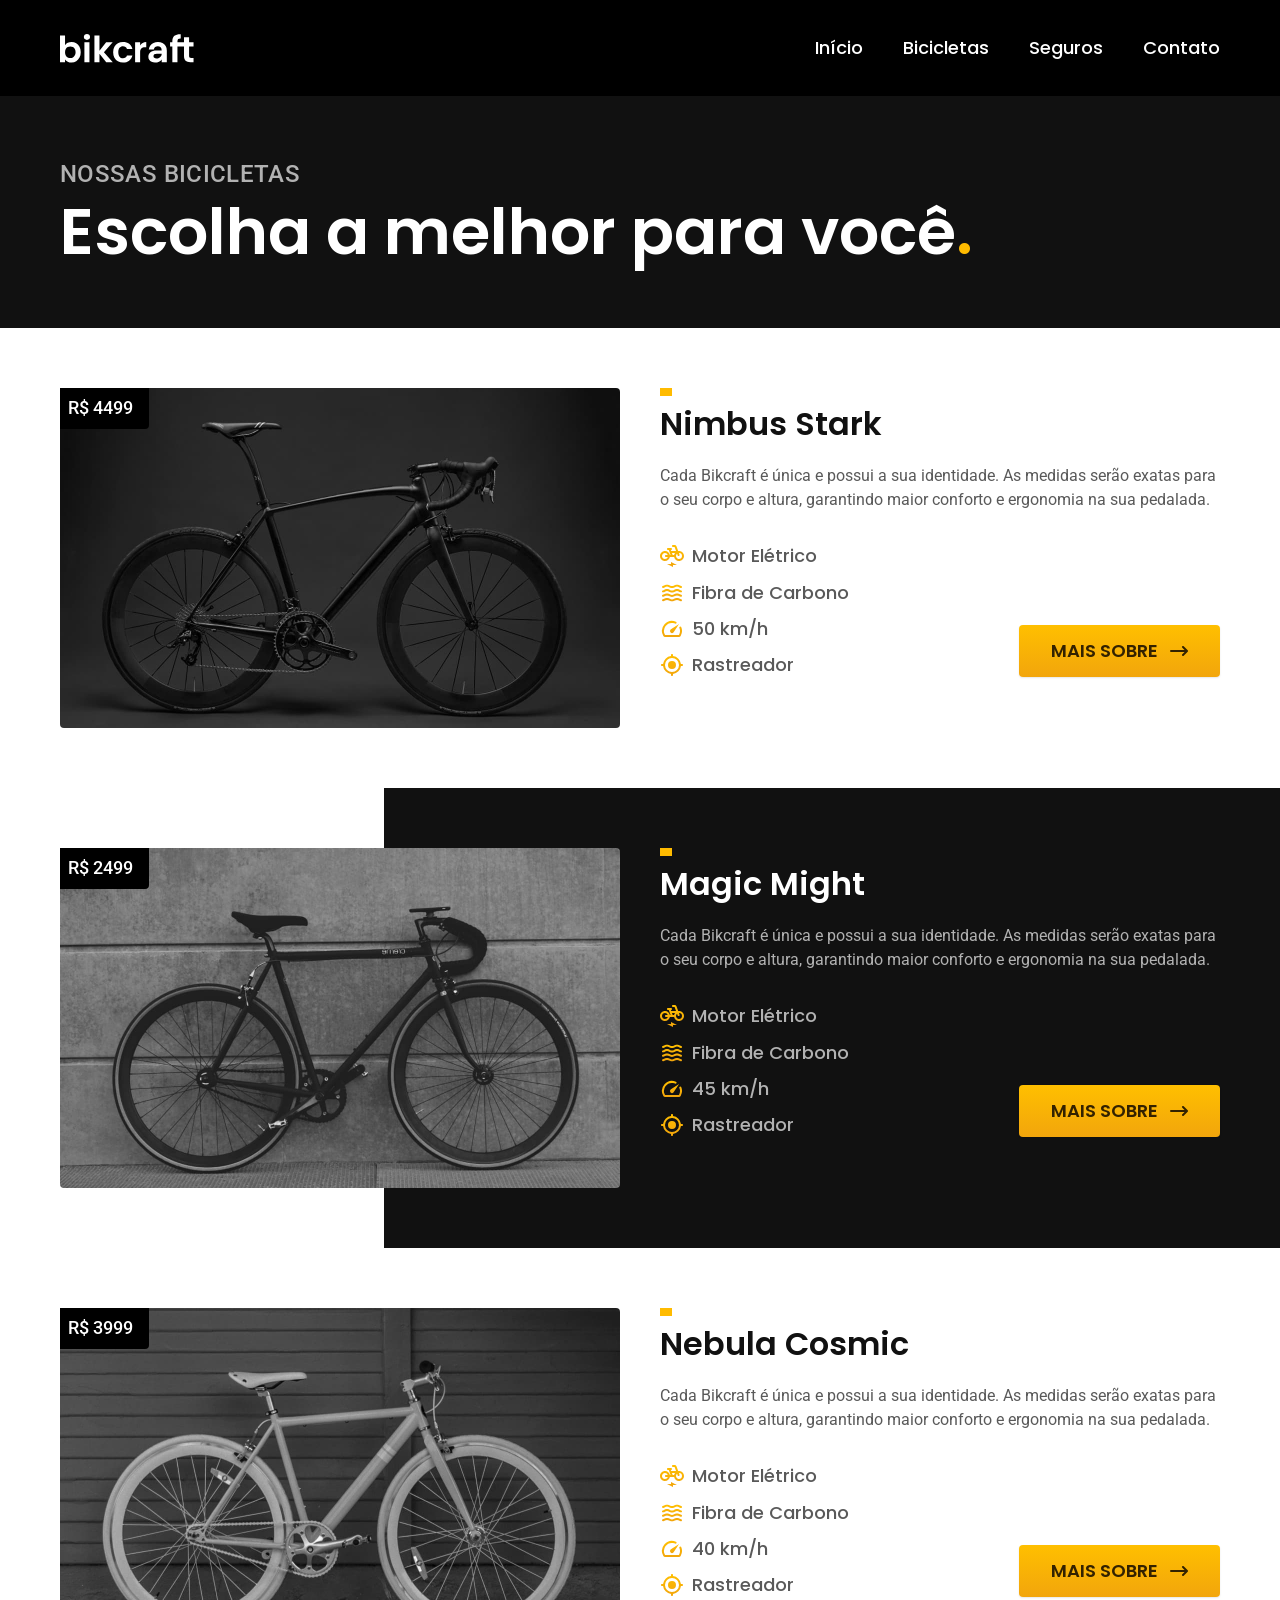
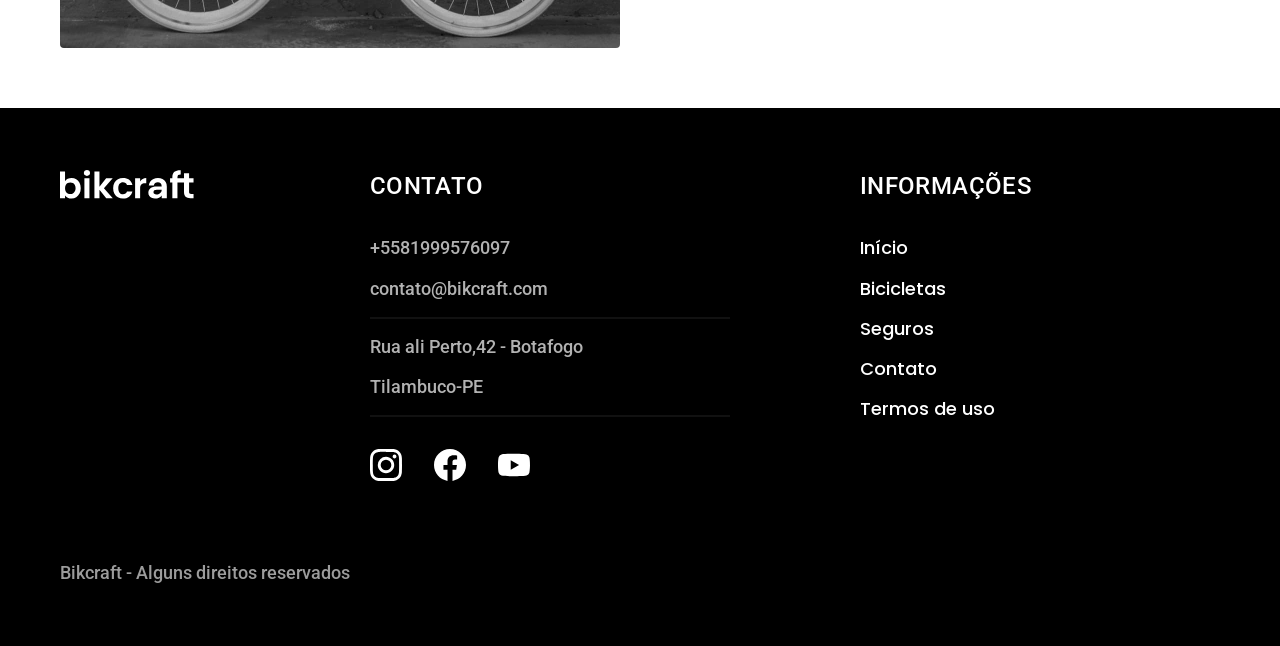
==== bicicletas.html @ a5bfe492 "adiciona paginas de bicicletas e termos com estilos e ajustes de navegacao" ====
<!DOCTYPE html>
<html lang="pt-br">

  <head>
    <meta charset="UTF-8">
    <meta name="viewport" content="width=device-width, initial-scale=1.0">
    <title>Bicicletas | Bikcraft</title>
    <meta name="description"
      content="Bicicletas elétricas de alta precisão e qualidade, feitas sob medida para você. Explore o mundo na sua velocidade com a Bikcraft.">
    <link rel="stylesheet" href="./css/style.css">
    <link rel="preconnect" href="https://fonts.googleapis.com">
    <link rel="preconnect" href="https://fonts.gstatic.com" crossorigin>
    <link
      href="https://fonts.googleapis.com/css2?family=Poppins:wght@400;600&family=Roboto:ital,wght@0,500;1,500&display=swap"
      rel="stylesheet">
    <link href="https://fonts.googleapis.com/css2?family=Merriweather:ital,opsz@1,18..144&display=swap"
      rel="stylesheet">
  </head>

  <body id="bicicletas">
    <header class="header-bg">
      <div class="header container">
        <a href="./"><img src="./img/bikcraft.svg" alt="Bikcraft"></a>
        <nav aria-label="Principal">
          <ul class="header-menu font-1-m cor-0">
            <li><a href="./index.html">Início</a></li>
            <li><a href="./bicicletas.html">Bicicletas</a></li>
            <li><a href="./seguros.html">Seguros</a></li>
            <li><a href="./contato.html">Contato</a></li>
          </ul>
        </nav>
      </div>
    </header>

    <main>
      <div class="titulo-bg">
        <div class="titulo container">
          <p class="font-2-l-b cor-5">nossas bicicletas</p>
          <h1 class="font-1-xxl cor-0">Escolha a melhor para você<span class="cor-p1">.</span></h1>
        </div>
      </div>


      <div class="bicicletas container">
        <div class="bicicletas-imagem">
          <img src="./img/bicicletas/nimbus.jpg" alt="Bicicleta preta">
          <span class="font-2-m cor-0">R$ 4499</span>
        </div>
        <div class="bicicletas-conteudo">
          <h2 class="font-1-xl">Nimbus Stark</h2>
          <p class="font-2-s cor-8">Cada Bikcraft é única e possui a sua identidade. As medidas serão exatas para o
            seu corpo e altura, garantindo maior conforto e ergonomia na sua pedalada.</p>
          <ul class="font-1-m cor-8">
            <li><img src="./img/icones/eletrica.svg" alt=""> Motor Elétrico</li>
            <li><img src="./img/icones/carbono.svg" alt=""> Fibra de Carbono</li>
            <li><img src="./img/icones/velocidade.svg" alt=""> 50 km/h</li>
            <li><img src="./img/icones/rastreador.svg" alt=""> Rastreador</li>
          </ul>
          <a class="botao seta" href="./bicicletas/nebula.html">Mais Sobre</a>
        </div>
      </div>


      <div class="bicicletas-bg">
        <div class="bicicletas container">
          <div class="bicicletas-imagem">
            <img src="./img/bicicletas/magic.jpg" alt="Bicicleta preta">
            <span class="font-2-m cor-0">R$ 2499</span>
          </div>
          <div class="bicicletas-conteudo">
            <h2 class="font-1-xl cor-0">Magic Might</h2>
            <p class="font-2-s cor-5">Cada Bikcraft é única e possui a sua identidade. As medidas serão exatas para o
              seu corpo e altura, garantindo maior conforto e ergonomia na sua pedalada.</p>
            <ul class="font-1-m cor-5">
              <li><img src="./img/icones/eletrica.svg" alt=""> Motor Elétrico</li>
              <li><img src="./img/icones/carbono.svg" alt=""> Fibra de Carbono</li>
              <li><img src="./img/icones/velocidade.svg" alt=""> 45 km/h</li>
              <li><img src="./img/icones/rastreador.svg" alt=""> Rastreador</li>
            </ul>
            <a class="botao seta" href="./bicicletas/nebula.html">Mais Sobre</a>
          </div>
        </div>
      </div>


      <div class="bicicletas container">
        <div class="bicicletas-imagem">
          <img src="./img/bicicletas/nebula.jpg" alt="Bicicleta preta">
          <span class="font-2-m cor-0">R$ 3999</span>
        </div>
        <div class="bicicletas-conteudo">
          <h2 class="font-1-xl">Nebula Cosmic</h2>
          <p class="font-2-s cor-8">Cada Bikcraft é única e possui a sua identidade. As medidas serão exatas para o
            seu corpo e altura, garantindo maior conforto e ergonomia na sua pedalada.</p>
          <ul class="font-1-m cor-8">
            <li><img src="./img/icones/eletrica.svg" alt=""> Motor Elétrico</li>
            <li><img src="./img/icones/carbono.svg" alt=""> Fibra de Carbono</li>
            <li><img src="./img/icones/velocidade.svg" alt=""> 40 km/h</li>
            <li><img src="./img/icones/rastreador.svg" alt=""> Rastreador</li>
          </ul>
          <a class="botao seta" href="./bicicletas/nebula.html">Mais Sobre</a>
        </div>
      </div>

    </main>

    <footer class="footer-bg">
      <div class="footer container">
        <img src="./img/bikcraft.svg" alt="Bikcraft">
        <div class="footer-contato">
          <h3 class="font-2-l-b cor-0">Contato</h3>
          <ul class="font-2-m cor-5">
            <li><a href="tel:+558199999999">+5581999576097</a></li>
            <li><a href="mailto:contato@bikcraft.com">contato@bikcraft.com</a></li>
            <li>Rua ali Perto,42 - Botafogo</li>
            <li>Tilambuco-PE</li>
          </ul>
          <div class="footer-redes">
            <a href="./"><img src="./img/redes/instagram.svg" alt="Instagram"></a>
            <a href="./"><img src="./img/redes/facebook.svg" alt="Facebook"></a>
            <a href="./"><img src="./img/redes/youtube.svg" alt="YouTube"></a>
          </div>
        </div>
        <div class="footer-informacoes">
          <h3 class="font-2-l-b cor-0">Informações</h3>
          <nav aria-label="Secundária">
            <ul class="font-1-m cor-0">
              <li><a href="./index.html">Início</a></li>
              <li><a href="./bicicletas.html">Bicicletas</a></li>
              <li><a href="./seguros.html">Seguros</a></li>
              <li><a href="./contato.html">Contato</a></li>
              <li><a href="./termos.html">Termos de uso</a></li>
            </ul>
          </nav>
        </div>
        <p class="footer-copy font-2-m cor-6">Bikcraft - Alguns direitos reservados</p>
      </div>
    </footer>
  </body>

</html>
---- css/style.css ----
@import "./global/global.css";
@import "./global/header.css";
@import "./utilidades/tipografia.css";
@import "./utilidades/cores.css";
@import "./global/footer.css";

/* Utilidades */
@import "./utilidades/componentes.css";

/* Home */
@import "./home/introducao.css";
@import "./home/tecnologia.css";
@import "./home/parceiros.css";
@import "./home/depoimentos.css";

/* Bicicletas lista */
@import "./bicicletas/bicicletas-lista.css";

/* Bicicletas */
@import "./bicicletas/bicicletas.css";

/* Seguros */
@import "./seguros/seguros.css";

/* Termos */
@import "./termos/termos.css";
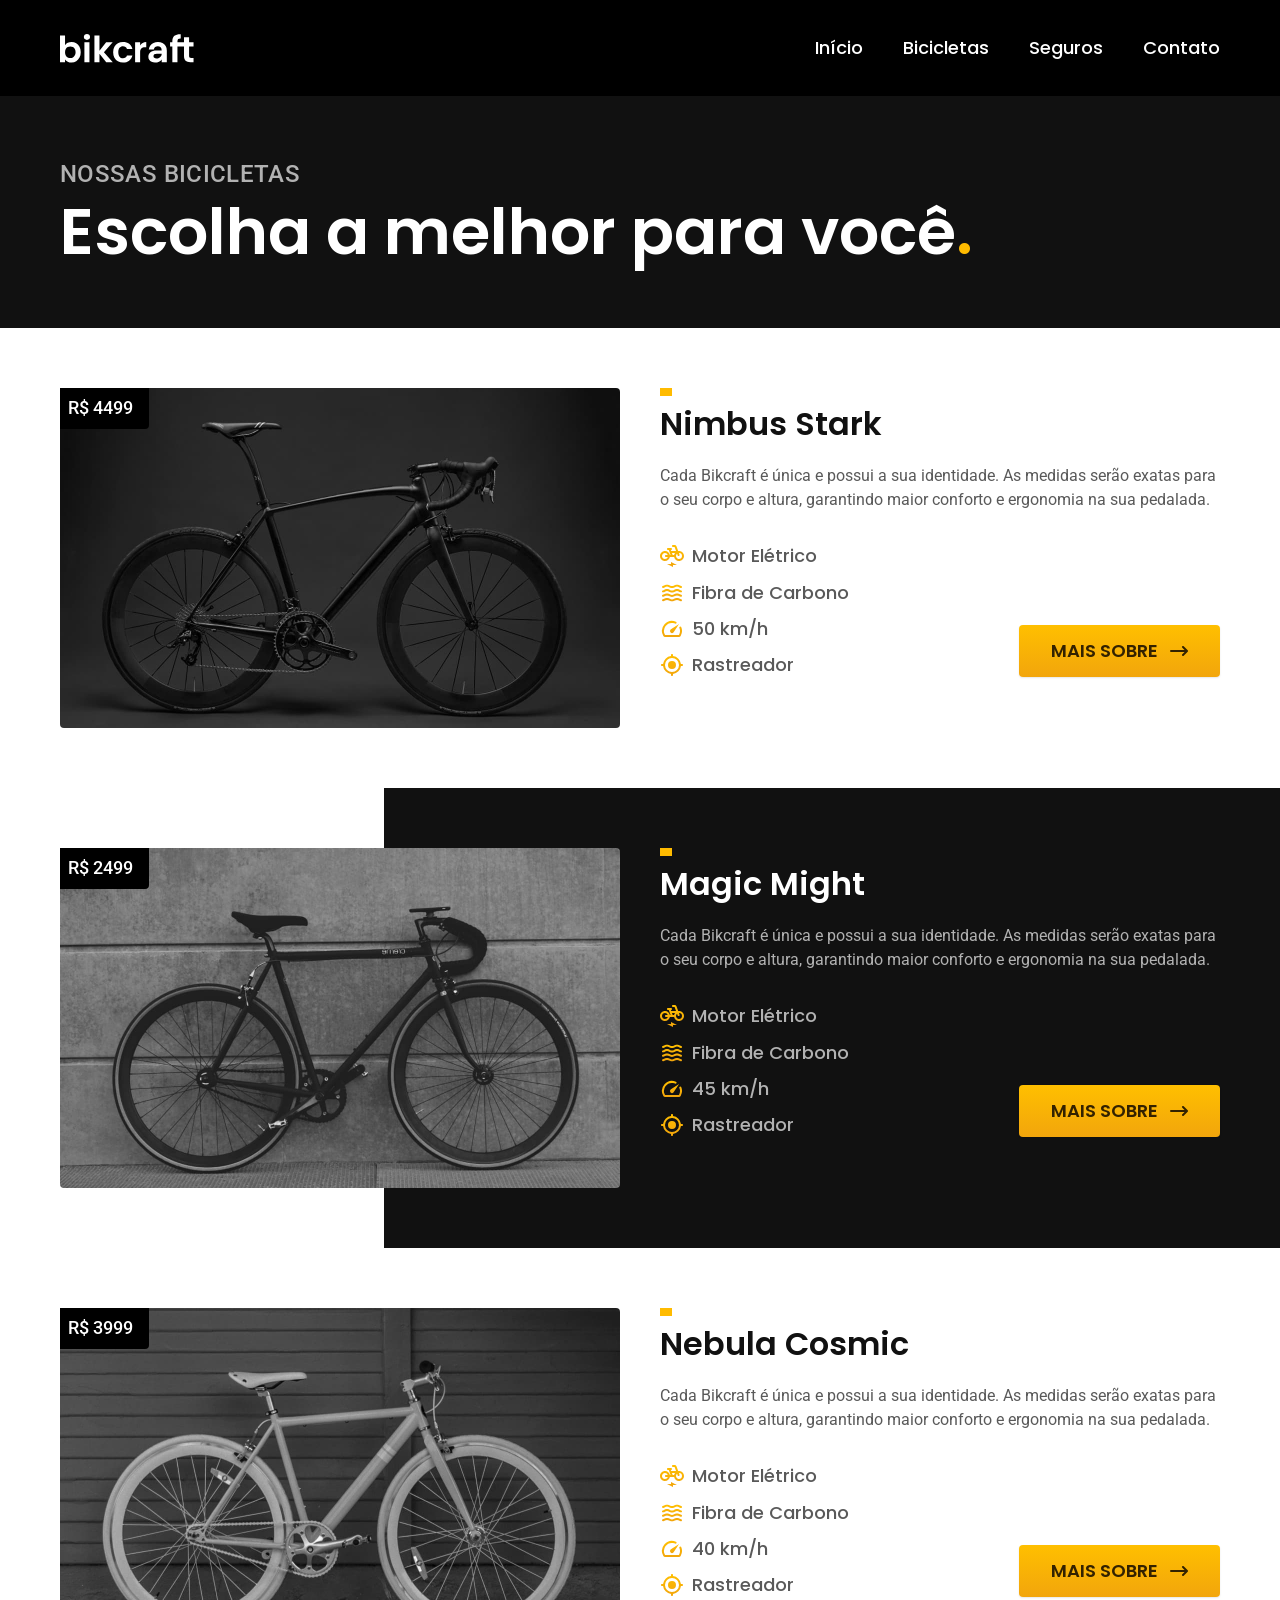
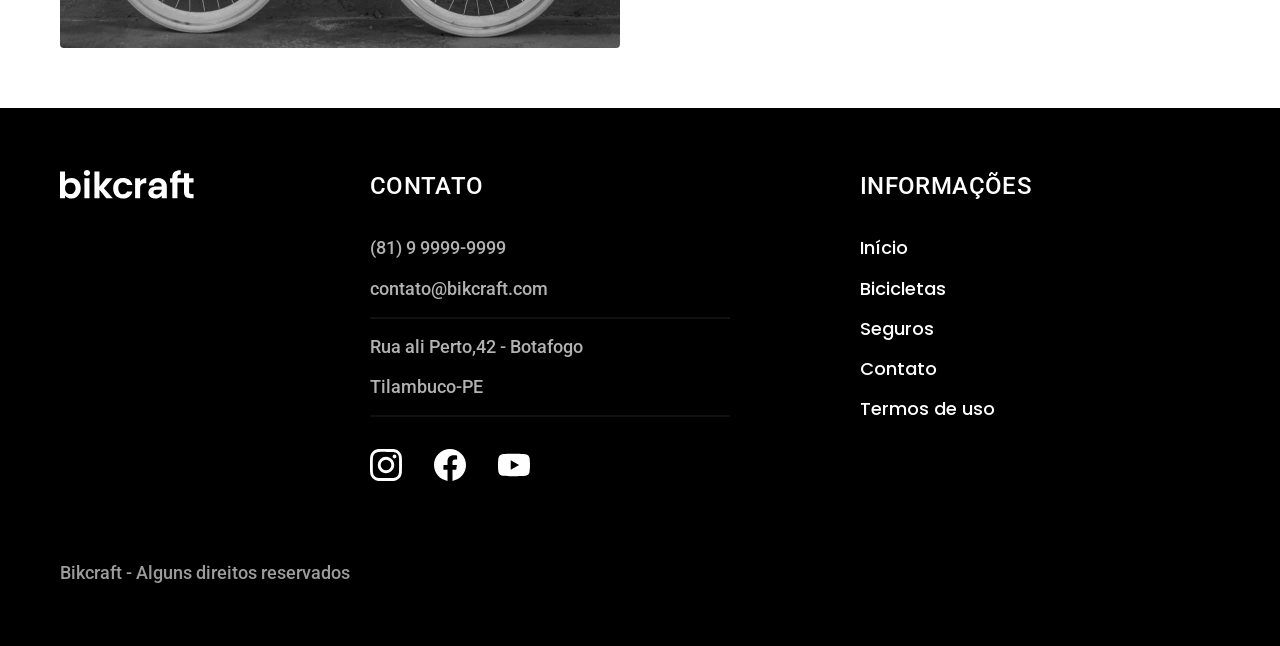
==== commit 89809dcb: "Adicionado parte de Contato e sua responsividade" ====
--- a/bicicletas.html
+++ b/bicicletas.html
@@ -110,7 +110,7 @@
         <div class="footer-contato">
           <h3 class="font-2-l-b cor-0">Contato</h3>
           <ul class="font-2-m cor-5">
-            <li><a href="tel:+558199999999">+5581999576097</a></li>
+            <li><a href="tel:+5581999999999">(81)&nbsp;9&nbsp;9999&#8209;9999</a></li>
             <li><a href="mailto:contato@bikcraft.com">contato@bikcraft.com</a></li>
             <li>Rua ali Perto,42 - Botafogo</li>
             <li>Tilambuco-PE</li>
--- a/css/style.css
+++ b/css/style.css
@@ -1,11 +1,12 @@
 @import "./global/global.css";
 @import "./global/header.css";
-@import "./utilidades/tipografia.css";
-@import "./utilidades/cores.css";
 @import "./global/footer.css";
 
 /* Utilidades */
 @import "./utilidades/componentes.css";
+@import "./utilidades/cores.css";
+@import "./utilidades/tipografia.css";
+@import "./utilidades/formulario.css";
 
 /* Home */
 @import "./home/introducao.css";
@@ -18,9 +19,17 @@
 
 /* Bicicletas */
 @import "./bicicletas/bicicletas.css";
+@import "./bicicletas/bicicleta.css";
+@import "./bicicletas/seguro.css";
 
 /* Seguros */
 @import "./seguros/seguros.css";
+@import "./seguros/perguntas.css";
+@import "./seguros/vantagens.css";
 
 /* Termos */
 @import "./termos/termos.css";
+
+/* contato */
+@import "./contato/contato.css";
+@import "./contato/lojas.css";
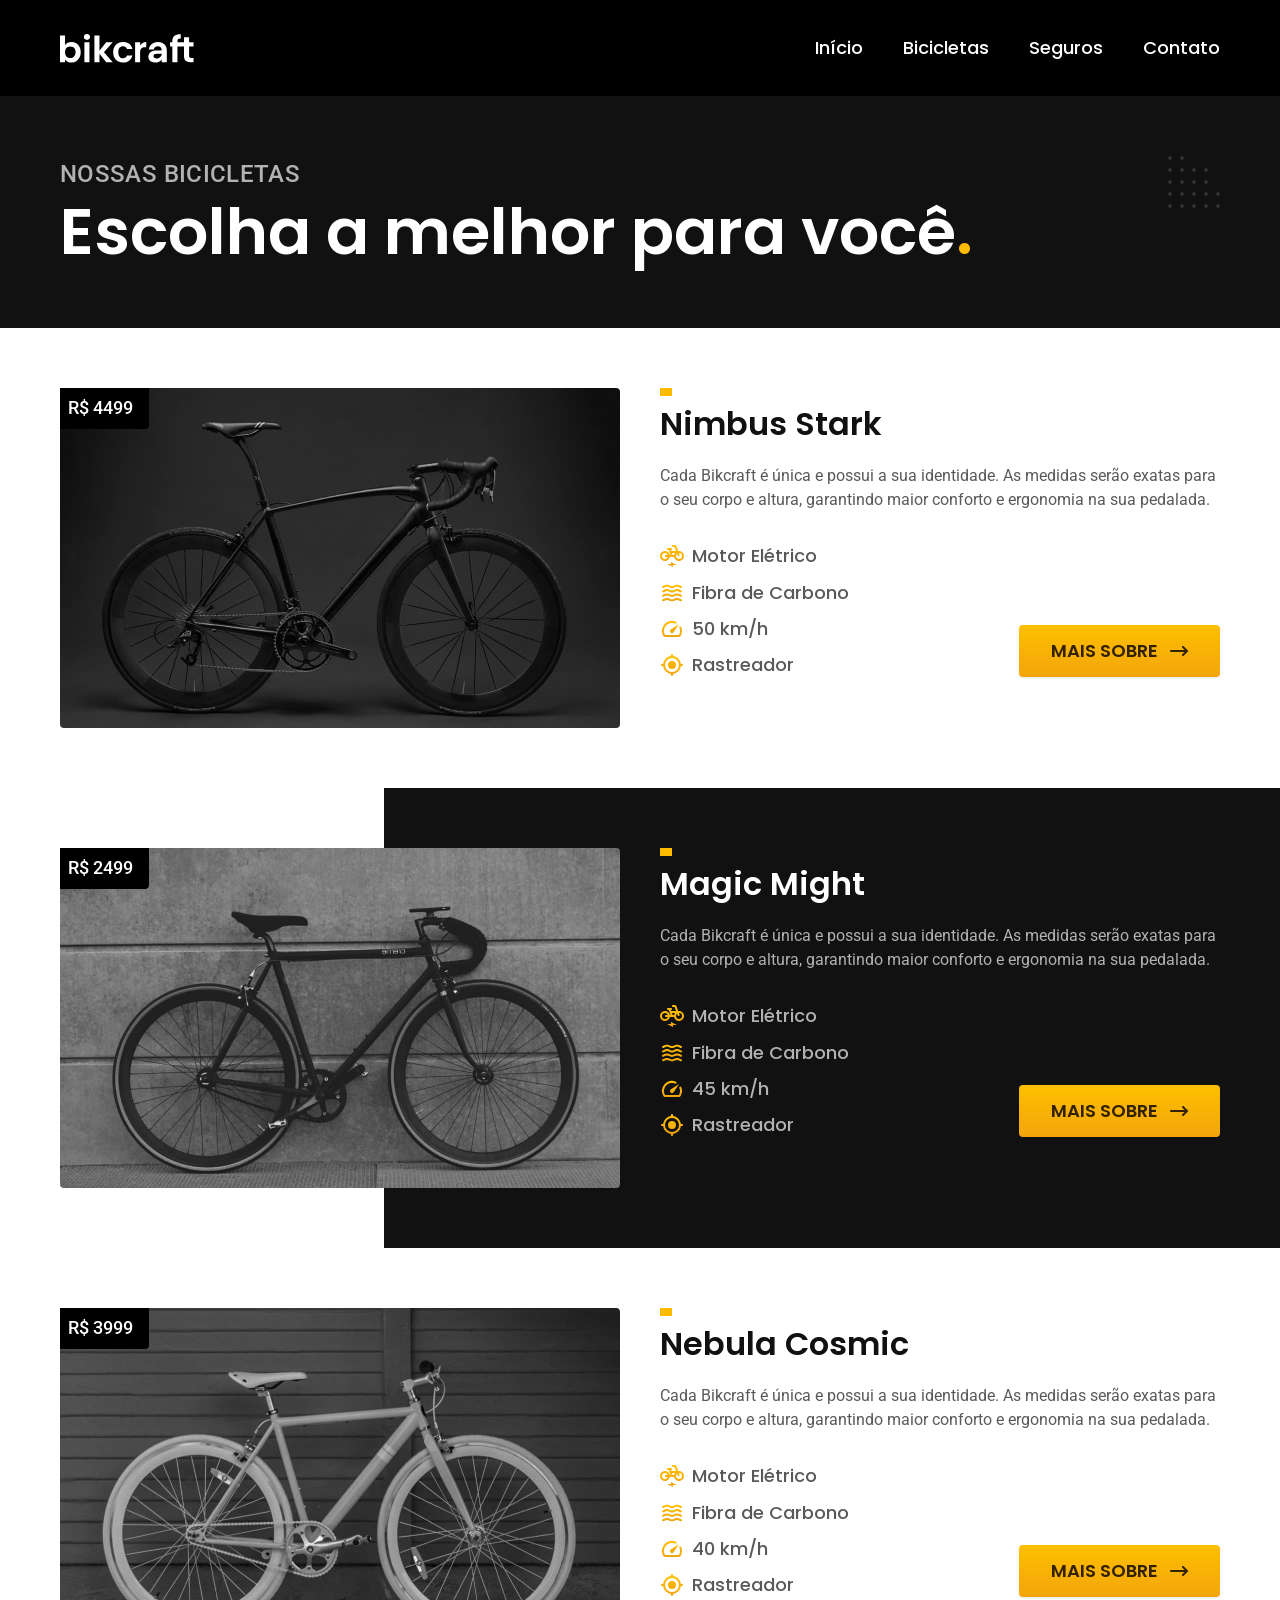
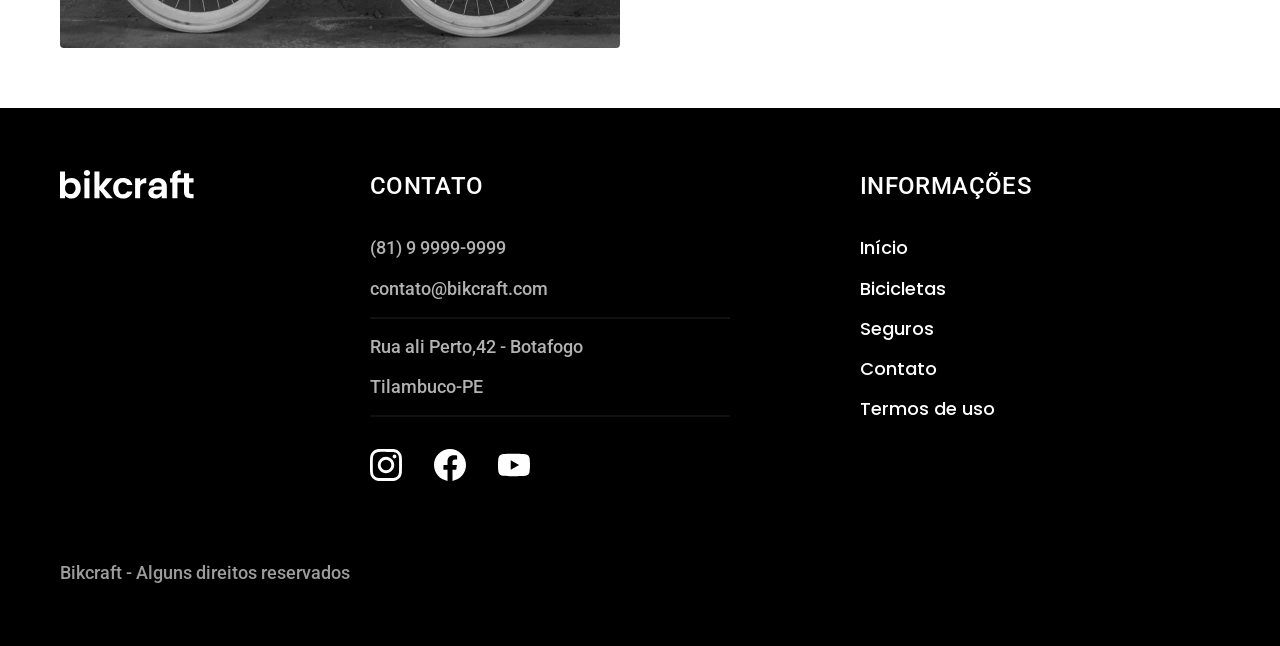
==== commit 905b028d: "Otimiza performance e finaliza página de orçamento   - Adiciona width/height em todas as imagens do " ====
--- a/bicicletas.html
+++ b/bicicletas.html
@@ -7,6 +7,7 @@
     <title>Bicicletas | Bikcraft</title>
     <meta name="description"
       content="Bicicletas elétricas de alta precisão e qualidade, feitas sob medida para você. Explore o mundo na sua velocidade com a Bikcraft.">
+    <link rel="preload" href="./css/style.css" as="style">
     <link rel="stylesheet" href="./css/style.css">
     <link rel="preconnect" href="https://fonts.googleapis.com">
     <link rel="preconnect" href="https://fonts.gstatic.com" crossorigin>
@@ -20,7 +21,7 @@
   <body id="bicicletas">
     <header class="header-bg">
       <div class="header container">
-        <a href="./"><img src="./img/bikcraft.svg" alt="Bikcraft"></a>
+        <a href="./"><img src="./img/bikcraft.svg" alt="Bikcraft" width="136" height="32"></a>
         <nav aria-label="Principal">
           <ul class="header-menu font-1-m cor-0">
             <li><a href="./index.html">Início</a></li>
@@ -43,7 +44,7 @@
 
       <div class="bicicletas container">
         <div class="bicicletas-imagem">
-          <img src="./img/bicicletas/nimbus.jpg" alt="Bicicleta preta">
+          <img src="./img/bicicletas/nimbus.jpg" alt="Bicicleta preta" width="1120" height="680">
           <span class="font-2-m cor-0">R$ 4499</span>
         </div>
         <div class="bicicletas-conteudo">
@@ -51,10 +52,10 @@
           <p class="font-2-s cor-8">Cada Bikcraft é única e possui a sua identidade. As medidas serão exatas para o
             seu corpo e altura, garantindo maior conforto e ergonomia na sua pedalada.</p>
           <ul class="font-1-m cor-8">
-            <li><img src="./img/icones/eletrica.svg" alt=""> Motor Elétrico</li>
-            <li><img src="./img/icones/carbono.svg" alt=""> Fibra de Carbono</li>
-            <li><img src="./img/icones/velocidade.svg" alt=""> 50 km/h</li>
-            <li><img src="./img/icones/rastreador.svg" alt=""> Rastreador</li>
+            <li><img src="./img/icones/eletrica.svg" alt="" width="32" height="32"> Motor Elétrico</li>
+            <li><img src="./img/icones/carbono.svg" alt="" width="32" height="32"> Fibra de Carbono</li>
+            <li><img src="./img/icones/velocidade.svg" alt="" width="32" height="32"> 50 km/h</li>
+            <li><img src="./img/icones/rastreador.svg" alt="" width="32" height="32"> Rastreador</li>
           </ul>
           <a class="botao seta" href="./bicicletas/nebula.html">Mais Sobre</a>
         </div>
@@ -64,7 +65,7 @@
       <div class="bicicletas-bg">
         <div class="bicicletas container">
           <div class="bicicletas-imagem">
-            <img src="./img/bicicletas/magic.jpg" alt="Bicicleta preta">
+            <img src="./img/bicicletas/magic.jpg" alt="Bicicleta preta" width="1120" height="680">
             <span class="font-2-m cor-0">R$ 2499</span>
           </div>
           <div class="bicicletas-conteudo">
@@ -72,10 +73,10 @@
             <p class="font-2-s cor-5">Cada Bikcraft é única e possui a sua identidade. As medidas serão exatas para o
               seu corpo e altura, garantindo maior conforto e ergonomia na sua pedalada.</p>
             <ul class="font-1-m cor-5">
-              <li><img src="./img/icones/eletrica.svg" alt=""> Motor Elétrico</li>
-              <li><img src="./img/icones/carbono.svg" alt=""> Fibra de Carbono</li>
-              <li><img src="./img/icones/velocidade.svg" alt=""> 45 km/h</li>
-              <li><img src="./img/icones/rastreador.svg" alt=""> Rastreador</li>
+              <li><img src="./img/icones/eletrica.svg" alt="" width="32" height="32"> Motor Elétrico</li>
+              <li><img src="./img/icones/carbono.svg" alt="" width="32" height="32"> Fibra de Carbono</li>
+              <li><img src="./img/icones/velocidade.svg" alt="" width="32" height="32"> 45 km/h</li>
+              <li><img src="./img/icones/rastreador.svg" alt="" width="32" height="32"> Rastreador</li>
             </ul>
             <a class="botao seta" href="./bicicletas/nebula.html">Mais Sobre</a>
           </div>
@@ -85,7 +86,7 @@
 
       <div class="bicicletas container">
         <div class="bicicletas-imagem">
-          <img src="./img/bicicletas/nebula.jpg" alt="Bicicleta preta">
+          <img src="./img/bicicletas/nebula.jpg" alt="Bicicleta preta" width="1120" height="680">
           <span class="font-2-m cor-0">R$ 3999</span>
         </div>
         <div class="bicicletas-conteudo">
@@ -93,10 +94,10 @@
           <p class="font-2-s cor-8">Cada Bikcraft é única e possui a sua identidade. As medidas serão exatas para o
             seu corpo e altura, garantindo maior conforto e ergonomia na sua pedalada.</p>
           <ul class="font-1-m cor-8">
-            <li><img src="./img/icones/eletrica.svg" alt=""> Motor Elétrico</li>
-            <li><img src="./img/icones/carbono.svg" alt=""> Fibra de Carbono</li>
-            <li><img src="./img/icones/velocidade.svg" alt=""> 40 km/h</li>
-            <li><img src="./img/icones/rastreador.svg" alt=""> Rastreador</li>
+            <li><img src="./img/icones/eletrica.svg" alt="" width="32" height="32"> Motor Elétrico</li>
+            <li><img src="./img/icones/carbono.svg" alt="" width="32" height="32"> Fibra de Carbono</li>
+            <li><img src="./img/icones/velocidade.svg" alt="" width="32" height="32"> 40 km/h</li>
+            <li><img src="./img/icones/rastreador.svg" alt="" width="32" height="32"> Rastreador</li>
           </ul>
           <a class="botao seta" href="./bicicletas/nebula.html">Mais Sobre</a>
         </div>
@@ -106,7 +107,7 @@
 
     <footer class="footer-bg">
       <div class="footer container">
-        <img src="./img/bikcraft.svg" alt="Bikcraft">
+        <img src="./img/bikcraft.svg" alt="Bikcraft" width="136" height="32">
         <div class="footer-contato">
           <h3 class="font-2-l-b cor-0">Contato</h3>
           <ul class="font-2-m cor-5">
@@ -116,9 +117,9 @@
             <li>Tilambuco-PE</li>
           </ul>
           <div class="footer-redes">
-            <a href="./"><img src="./img/redes/instagram.svg" alt="Instagram"></a>
-            <a href="./"><img src="./img/redes/facebook.svg" alt="Facebook"></a>
-            <a href="./"><img src="./img/redes/youtube.svg" alt="YouTube"></a>
+            <a href="./"><img src="./img/redes/instagram.svg" alt="Instagram" width="32" height="32"></a>
+            <a href="./"><img src="./img/redes/facebook.svg" alt="Facebook" width="32" height="32"></a>
+            <a href="./"><img src="./img/redes/youtube.svg" alt="YouTube" width="32" height="32"></a>
           </div>
         </div>
         <div class="footer-informacoes">
@@ -138,4 +139,4 @@
     </footer>
   </body>
 
-</html>+</html>
--- a/css/style.css
+++ b/css/style.css
@@ -33,3 +33,6 @@
 /* contato */
 @import "./contato/contato.css";
 @import "./contato/lojas.css";
+
+/* orcamento */
+@import "./orcamento/orcamento.css";
--- a/css/style.css
+++ b/css/style.css
@@ -33,3 +33,6 @@
 /* contato */
 @import "./contato/contato.css";
 @import "./contato/lojas.css";
+
+/* orcamento */
+@import "./orcamento/orcamento.css";
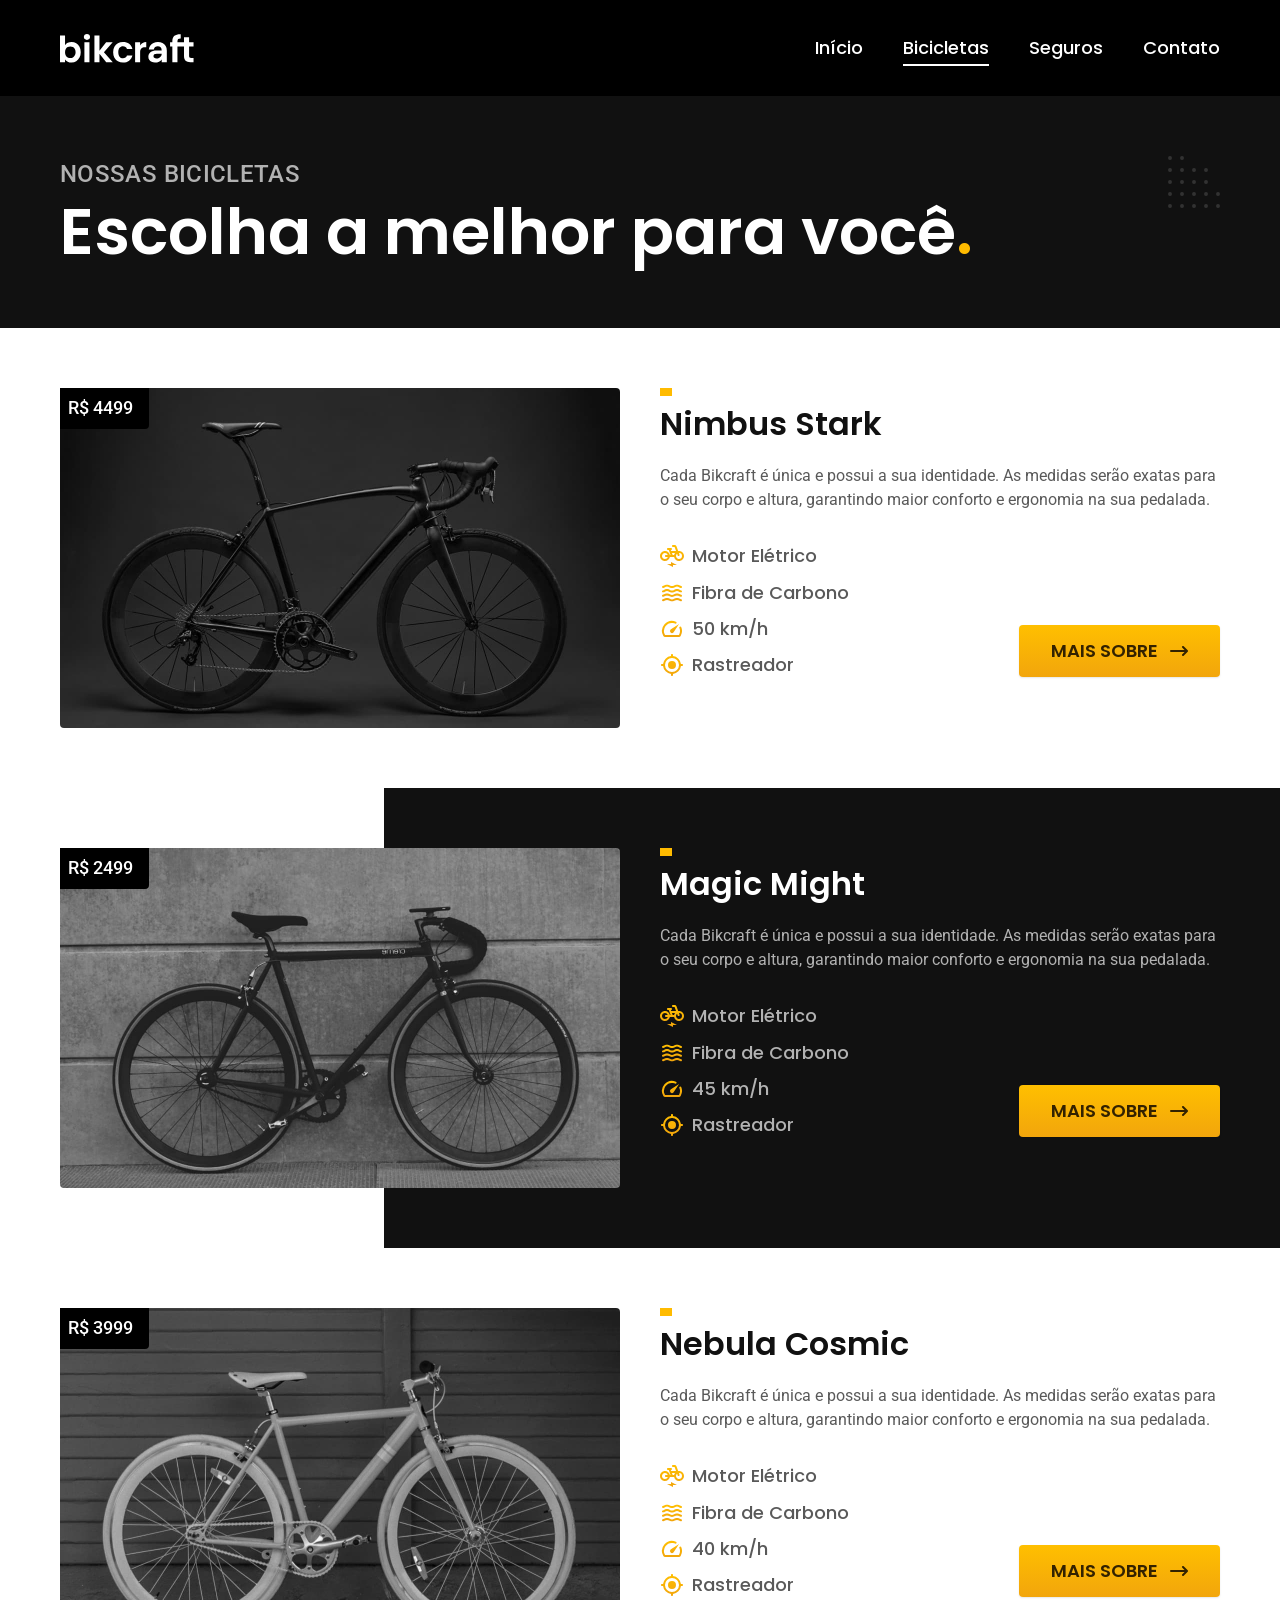
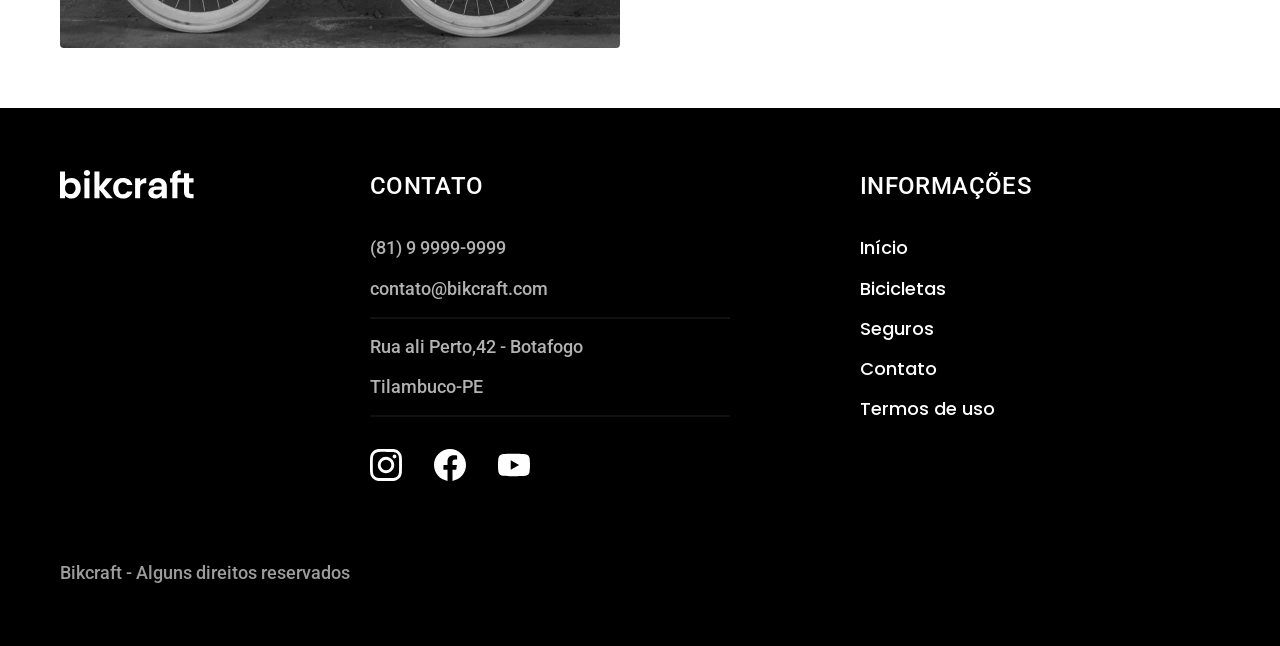
==== commit 4828b8ca: "Adiciona interatividade JS e otimizações globais - Cria script.js com: link ativo no header, accordi" ====
--- a/bicicletas.html
+++ b/bicicletas.html
@@ -7,8 +7,9 @@
     <title>Bicicletas | Bikcraft</title>
     <meta name="description"
       content="Bicicletas elétricas de alta precisão e qualidade, feitas sob medida para você. Explore o mundo na sua velocidade com a Bikcraft.">
-    <link rel="preload" href="./css/style.css" as="style">
-    <link rel="stylesheet" href="./css/style.css">
+    <link rel="icon" href="favicon.svg" type="image/svg+xml">
+    <link rel="preload" href="./css/style.min.css" as="style">
+    <link rel="stylesheet" href="./css/style.min.css">
     <link rel="preconnect" href="https://fonts.googleapis.com">
     <link rel="preconnect" href="https://fonts.gstatic.com" crossorigin>
     <link
@@ -16,6 +17,7 @@
       rel="stylesheet">
     <link href="https://fonts.googleapis.com/css2?family=Merriweather:ital,opsz@1,18..144&display=swap"
       rel="stylesheet">
+    <script>document.documentElement.classList.add('js')</script>
   </head>
 
   <body id="bicicletas">
@@ -137,6 +139,7 @@
         <p class="footer-copy font-2-m cor-6">Bikcraft - Alguns direitos reservados</p>
       </div>
     </footer>
+    <script src="./js/script.js"></script>
   </body>
 
-</html>
+</html>
--- a/css/style.min.css
+++ b/css/style.min.css
@@ -0,0 +1 @@
+body{margin:0;font-family:Arial,Helvetica,sans-serif;color:#111}blockquote,dd,h1,h2,h3,h4,p,ul{margin:0}ul{padding:0;list-style:none}a{text-decoration:none;color:inherit}img{max-width:100%;display:block;height:auto}[src$=".jpg"]{border-radius:4px}.header-bg{background-color:var(--cor-12)}.header{display:flex;flex-wrap:wrap;gap:20px;justify-content:space-between;align-items:center;padding-top:20px;padding-bottom:20px}.header-menu{display:flex;flex-wrap:wrap;gap:40px}.header-menu a{display:inline-block;padding:16px 0;position:relative}.header-menu a::after{content:"";display:block;height:2px;width:0%;background-color:var(--cor-0);margin-top:4px;transition:width ease-in .3s;position:absolute}.header-menu a.ativo::after,.header-menu a:hover::after{width:100%}@media (max-width:800px){.header-menu{gap:20px}.header-menu a{background:var(--cor-11);padding:12px 16px;border-radius:4px}.header-menu a:hover{background-color:var(--cor-10)}.header a::after{display:none}}@media (max-width:600px){.header-menu{gap:12px}.header-menu a{padding:8px 12px;font-size:14px}}.footer-bg{background-color:var(--cor-12)}.footer{display:grid;grid-template-columns:3fr 5fr 4fr;gap:40px;padding-top:60px;padding-bottom:60px}.footer h3{margin-bottom:32px}.footer-contato ul{margin-bottom:32px}.footer li{margin-bottom:16px}.footer-contato li:nth-child(2)::after,.footer-contato li:nth-child(4)::after{content:"";display:block;max-width:360px;background:var(--cor-11);height:2px;margin-top:16px}.footer-redes{display:flex;gap:32px}.footer a:hover{color:var(--cor-0)}.footer-copy{grid-column:1/-1;margin-top:40px}@media (max-width:800px){.footer>img{display:none}.footer{grid-template-columns:1fr 1fr}}@media (max-width:600px){.footer{grid-template-columns:1fr;gap:60px}.footer-copy{margin-top:0}}.container{box-sizing:border-box;max-width:1200px;padding-left:20px;padding-right:20px;margin-left:auto;margin-right:auto}.botao{display:inline-block;font-family:Poppins;font-weight:600;padding:16px 32px;background:linear-gradient(#ffbf00,#f2a50c);border-radius:4px;box-shadow:0 1px 2px rgba(0,0,0,.1);text-transform:uppercase;color:var(--cor-p5);font-size:1.125rem;line-height:1.133;transition:background,transform ease-in .3s;max-width:max-content;border:none;cursor:pointer}.botao.secundario{background:var(--cor-10);color:var(--cor-2);transition:background .3s}.botao.secundario:hover{background:var(--cor-9)}.botao:hover{background:linear-gradient(#ffb60d,#e59317);transform:scale(1.02)}.botao.seta{display:flex;align-items:center}.botao.seta::after{content:"";display:inline-block;width:18px;height:10px;margin-left:12px;background:url(../img/icones/seta.svg);transition:transform ease-in .2s}.botao.seta:hover::after{transform:translateX(5px)}@media (max-width:600px){.botao{padding:12px 16px;font-size:16px}}.link{display:inline-block;color:var(--cor-p1);font:500 1.5rem/1.5 Poppins,sans-serif;text-transform:uppercase;transition:transform ease-in .3s}.link::after{content:"";display:block;height:4px;width:100%;background-color:currentColor;margin-top:4px;transition:all ease-in .3s}.link:hover{transform:scale(1.03);color:var(--cor-0)}.titulo-bg{background-color:var(--cor-11);padding-top:60px;padding-bottom:60px}.titulo{background:url("../img/dec/top-right.svg") no-repeat top right 20px}.titulo p{margin-bottom:4px}@media (max-width:800px){.titulo-bg{padding-top:40px;padding-bottom:40px}.titulo p{font-size:1rem;text-transform:lowercase;font-weight:400}}:root{--cor-0:#ffffff;--cor-1:#f7f7f7;--cor-2:#ededed;--cor-3:#dedede;--cor-4:#cccccc;--cor-5:#b2b2b2;--cor-6:#9c9c9c;--cor-7:#717171;--cor-8:#595959;--cor-9:#404040;--cor-10:#2e2e2e;--cor-11:#111111;--cor-12:#000000;--cor-p1:#ffbb00;--cor-p2:#e4a30b;--cor-p3:#a66f00;--cor-p4:#664400;--cor-p5:#332200}.cor-0{color:var(--cor-0)}.cor-1{color:var(--cor-1)}.cor-2{color:var(--cor-2)}.cor-3{color:var(--cor-3)}.cor-4{color:var(--cor-4)}.cor-5{color:var(--cor-5)}.cor-6{color:var(--cor-6)}.cor-7{color:var(--cor-7)}.cor-8{color:var(--cor-8)}.cor-9{color:var(--cor-9)}.cor-10{color:var(--cor-10)}.cor-11{color:var(--cor-11)}.cor-12{color:var(--cor-12)}.cor-p1{color:var(--cor-p1)}.cor-p2{color:var(--cor-p2)}.cor-p3{color:var(--cor-p3)}.cor-p4{color:var(--cor-p4)}.cor-p5{color:var(--cor-p5)}.font-1-xs{font:500 0.75rem/1.35 Poppins,sans-serif}.font-2-xs{font:400 0.875rem/1.43 Roboto,sans-serif}.font-1-s{font:500 1rem/1.5 Poppins,sans-serif}.font-2-s{font:400 1rem/1.5 Roboto,sans-serif}.font-1-m,.font-1-m-b{font:500 1.125rem/1.35 Poppins,sans-serif}.font-1-m-b{font-weight:600}.font-2-m{font:500 1.125rem/1.35 Roboto,sans-serif}.font-1-l{font:500 1.5rem/1.5 Poppins,sans-serif}.font-2-l,.font-2-l-b{font:400 1.5rem/1.5 Roboto,sans-serif}.font-2-l-b{font-weight:500;letter-spacing:.015em;text-transform:uppercase}.font-1-xl{font:600 2rem/1.25 Poppins,sans-serif}.font-2-xl{font:500 2rem/1.25 Roboto,sans-serif}.font-1-xxl{font:600 4rem/1.125 Poppins,sans-serif}@media (max-width:1200px){.font-1-xxl{font-size:3rem}.font-2-l{font-size:1.125rem}.font-2-l-b{font-size:1.125rem}}@media (max-width:800px){.font-1-xxl{font-size:2rem}.font-1-xl,.font-2-xl{font-size:1.5rem}}.form{display:grid;grid-template-columns:1fr 1fr;gap:20px}.form label{display:block;font:600 1rem/1.5 Poppins,sans-serif;margin-bottom:4px}.form .col-2{grid-column:span 2}.form input[type=email],.form input[type=text],.form textarea{font:400 1rem/1.5 Roboto,sans-serif;background:var(--cor-1);border:1px solid var(--cor-2);padding:12px;border-radius:4px;width:100%;box-sizing:border-box}.form input[type=email]:focus,.form input[type=text]:focus,.form textarea:focus{outline:var(--cor-p1);background:var(--cor-0);box-shadow:0 0 0 2px var(#fea)}@media (max-width:600px){.form{grid-template-columns:1fr}.form .col-2{grid-column:span 1}}.js .fadeInDown{transform:translate3d(0,-20px,0)}.js .fadeInUp{transform:translate3d(0,20px,0)}.js .fadeInRight{transform:translate3d(20px,0,0)}.js .fadeInLeft{transform:translate3d(-20px,0,0)}.js [data-anime]{opacity:0}.js .anime{opacity:1;transform:none;transition:transform .8s,opacity .8s}.introducao-bg{background:var(--cor-12) url("../img/dec/bottom-left.svg") no-repeat bottom 160px left 20px;color:var(--cor-0);box-shadow:inset 0 -120px var(--cor-0)}.introducao{display:grid;grid-template-columns:1fr 1fr;gap:0 40px}.introducao-conteudo{align-self:end;padding-bottom:200px}.introducao img{width:100%;height:100%;object-fit:cover;border-radius:4px}.introducao h1{margin-bottom:32px}.introducao h1 span{color:var(--cor-p1)}.introducao p{margin-bottom:20px;color:var(--cor-5)}@media (max-width:1200px){.introducao h1{font-size:3rem}.introducao p{font-size:1.125rem}}@media (max-width:800px){.introducao-bg{background:var(--cor-11);padding-bottom:40px;box-shadow:inset -60px var(--cor-0)}.introducao{grid-template-columns:1fr;gap:32px}.introducao-conteudo{padding-bottom:0;padding-top:20px}.introducao h1{font-size:2rem;margin-bottom:16px}.introducao img{height:300px;width:100%}}.tecnologia-bg{background-color:var(--cor-11);box-shadow:inset 0 80px var(--cor-0),inset 0 -80px var(--cor-0)}.tecnologia{display:grid;grid-template-columns:1fr 1fr;gap:40px}.tecnologia-imagem img{width:100%;height:100%;object-fit:cover;object-position:left}.tecnologia-conteudo{padding-top:160px;padding-bottom:160px}.tecnologia-conteudo>span{display:block;margin-bottom:20px}.tecnologia-conteudo h2{margin-bottom:32px}.tecnologia-conteudo>p{margin-bottom:20px}.tecnologia a{margin-bottom:80px}.tecnologia-vantagens{display:flex;gap:40px}.tecnologia-vantagens h3{margin-bottom:8px;width:max-content}.tecnologia-vantagens img{width:24px;margin-bottom:8px}@media (max-width:800px){.tecnologia-bg{box-shadow:initial}.tecnologia{grid-template-columns:1fr}.tecnologia-conteudo{padding-top:60px;padding-bottom:60px}.tecnologia-vantagens{flex-direction:column;gap:20px}.tecnologia-imagem{display:none}.tecnologia a{margin-bottom:60px}}.parceiros{padding-top:60px;padding-bottom:120px}.parceiros h2{margin-bottom:60px}.parceiros ul{padding:0 20px;max-width:1400px;display:grid;grid-template-columns:repeat(4,1fr);margin:0 auto}.parceiros li{display:flex;padding:32px;border-left:2px solid var(--cor-2)}.parceiros img{margin:auto}.parceiros li:first-child,.parceiros li:nth-child(5){border-left:none}.parceiros li:nth-child(n+5){border-top:2px solid var(--cor-2)}@media (max-width:800px){.parceiros li{padding:20px}.parceiros h2{margin-bottom:20px}.parceiros ul{grid-template-columns:repeat(2,1fr)}.parceiros li:nth-child(n+3){border-top:2px solid var(--cor-2)}.parceiros li:nth-child(odd){border-left:none}}.depoimento{display:grid;grid-template-columns:1fr 1fr;background-color:var(--cor-p1);overflow:hidden}.depoimento img{width:100%;height:100%;object-fit:cover;border-radius:0}.depoimento-conteudo{padding:40px 40px 80px 80px;align-self:end;background:url("../img/dec/bottom-right-p.svg") no-repeat bottom 40px right 40px}.depoimento-conteudo p{font-family:Merriweather,serif;font-size:italic;font-weight:900;margin-bottom:32px;max-width:32ch;position:relative}.depoimento-conteudo p::before{content:"“";font-size:5rem;color:var(--cor-p2);position:absolute;left:-50px;top:-20px}.depoimento-conteudo p::after{content:"”";font-size:5rem;color:var(--cor-p2);position:absolute}@media (max-width:800px){.depoimento{grid-template-columns:1fr;text-align:center}.depoimento-conteudo{padding:40px 20px;justify-self:center}.depoimento img{max-height:400px}}@media (min-width:1200px){.depoimento img{max-height:520px}}.bicicletas-lista{padding-top:60px;padding-bottom:120px}.bicicletas-lista h2{margin-bottom:40px}.bicicletas-lista ul{display:flex;gap:40px;padding:0 20px 20px 20px;max-width:1400px;margin:0 auto;overflow-x:auto}#bicicleta .bicicletas-listas ul{padding:0 0 20px px}.bicicletas-lista li{min-width:280px}.bicicletas-lista a{display:block}.bicicletas-lista img{margin-bottom:16px}.bicicletas-lista h3{margin-bottom:8px;display:flex;align-items:center}.bicicletas-lista h3::before{content:"";display:inline-block;background-color:var(--cor-p1);height:8px;margin-bottom:8px;width:12px;transition:width .3s}.bicicletas-lista a:hover h3::before{width:24px}.bicicletas-lista li span{padding-left:14px}@media (max-width:800px){.bicicletas-lista{padding-bottom:60px}.bicicletas-lista ul{gap:1.25rem}}.bicicletas-bg{background:linear-gradient(to right,var(--cor-0) 30%,var(--cor-11) 30%)}.bicicletas{display:grid;grid-template-columns:1fr 1fr;gap:40px;padding-top:60px;padding-bottom:60px}.bicicletas-imagem{position:relative}.bicicletas-imagem span{background:var(--cor-12);display:inline-block;padding:8px 16px 8px 8px;position:absolute;top:0;border-radius:0 0 4px 0}.bicicletas-conteudo{display:grid;grid-template-columns:1fr auto;align-content:start}.bicicletas h2,.bicicletas p{grid-column:1/-1}.bicicletas h2{margin-bottom:20px}.bicicletas h2::before{content:"";display:block;width:12px;height:8px;background-color:var(--cor-p1);margin-bottom:8px}.bicicletas p{margin-bottom:32px}.bicicletas a{place-self:end}.bicicletas li{align-items:center;display:flex}.bicicletas li+li{margin-top:12px}.bicicletas-conteudo img{width:24px;margin-right:8px;align-content:start}@media (max-width:800px){.bicicletas{grid-template-columns:1fr;gap:20px;padding-top:40px;padding-bottom:40px}.bicicletas-bg{background:var(--cor-11)}}@media (max-width:600px){.bicicletas-conteudo{grid-template-columns:1fr}.bicicletas-conteudo ul{margin-bottom:32px;grid-template-columns:1fr 1fr;display:grid;font-size:1rem}.bicicletas a{place-self:start}}.bicicleta{display:grid;grid-template-columns:1fr 1fr;align-items:start;gap:40px;padding-top:60px;padding-bottom:60px;background:var(--cor-12) url("../img/dec/top-right.svg") no-repeat top 40px right 20px}#bicicleta .titulo p{text-transform:uppercase}.bicicleta-imagens{display:flex;flex-wrap:wrap;gap:20px}.bicicleta-imagens img{flex:1;min-width:200px}.bicicleta-imagens img:first-child{min-width:100%}.bicicleta-conteudo>p{margin-bottom:32px}.bicicleta-comprar{display:grid;grid-template-columns:max-content auto;align-items:center;justify-items:start;gap:8px 12px;margin-bottom:40px}.bicicleta-comprar a{grid-row:span 2}.bicicleta-comprar span{display:flex;align-items:center;background-color:var(--cor-12);padding:4px 8px;border-radius:4px;gap:8px;margin-bottom:4px}.bicicleta-conteudo h2{text-transform:uppercase;letter-spacing:.015rem;margin-bottom:12px}.bicicleta-informacoes,.bicicletas-ficha{padding:32px;background-color:var(--cor-12);border-radius:4px}.bicicleta-informacoes{margin-bottom:40px;display:grid;grid-template-columns:1fr 1fr;gap:32px}.bicicleta-informacoes img{width:24px;margin-bottom:8px}.bicicleta-informacoes h3{margin-bottom:8px}.bicicletas-ficha li{padding:4px 0;display:flex;justify-content:space-between;border-bottom:1px solid var(--cor-11)}.bicicletas-ficha li:last-child{border-bottom:none}.bicicletas-ficha span{color:var(--cor-6)}@media (max-width:800px){.bicicleta{grid-template-columns:1fr;padding-top:40px;padding-bottom:40px}.bicicleta-imagens{grid-row:2}}@media (max-width:400px){.bicicleta-informacoes{grid-template-columns:1fr}.bicicleta-comprar{grid-template-columns:1fr}}.seguro-bg{background-color:var(--cor-11);box-shadow:inset 0 120px var(--cor-0),inset 0 -120px var(--cor-12)}.seguro{display:grid;grid-template-columns:1fr 1fr;gap:40px}.seguro img{width:100%;height:100%;object-fit:cover;border-radius:4px}.seguro-conteudo{padding-top:180px;padding-bottom:180px}.seguro g2{margin-bottom:32px}.seguro p{margin-bottom:20px}@media (max-width:800px){.seguro-bg{box-shadow:inset 0 -60px var(--cor-12)}.seguro{grid-template-columns:1fr}.seguro-conteudo{grid-row:1;padding-top:40px;padding-bottom:0}}.seguros-bg{background-color:var(--cor-11)}.seguros{padding-top:60px;padding-bottom:60px;display:grid;grid-template-columns:1fr 1fr;gap:40px;align-items:center}#seguros .seguros{padding-top:0}.seguros h2{grid-column:1/-1}.seguros-item{background-color:var(--cor-12);padding:32px 32px 32px 60px;display:grid;grid-template-columns:1fr auto;border-radius:4px}.seguros-item h3{margin-bottom:40px}.seguros-item span{grid-column:2;display:block;text-align:right}.seguros-item ul{grid-column:1/-1;margin-bottom:32px}.seguros-item li+li{margin-top:20px}.seguros-item li{display:flex;align-items:center;position:relative}.seguros-item li::before{content:"✓";color:var(--cor-p2);left:-21px;position:absolute}.seguros-item a{grid-column:1/-1}@media (max-width:800px){.seguros{grid-template-columns:1fr}}.perguntas{padding-bottom:120px;padding-top:120px}.perguntas h2{margin-bottom:60px}.perguntas dl>div{padding:20px;border-radius:4px}.perguntas dl>div:nth-child(odd){background-color:var(--cor-1)}.perguntas button{display:grid;grid-template-columns:auto 1fr auto;align-items:center;gap:8px;cursor:pointer;border:none;background:0 0;width:100%;text-align:left}.perguntas button::before{content:"";display:inline-block;width:12px;height:8px;background-color:var(--cor-p1)}.perguntas button::after{content:"";display:inline-block;width:14px;height:6px;background:url("../img/icones/seta-abrir.svg");background-repeat:no-repeat;background-position:center;transform:rotate(0);transition:transform .6s}.perguntas button:focus-visible::after,.perguntas button[aria-expanded=true]::after{transform:rotate(180deg)}.js .perguntas dd{display:none}.js .perguntas dd.ativa{display:block}.perguntas dd{padding-left:20px;padding-top:16px;max-width:80ch}@media (max-width:800px){.perguntas{padding-bottom:60px;padding-top:60px}.perguntas h2{margin-bottom:40px}}.vantagens-bg{background-color:var(--cor-12)}.vantagens{padding-top:120px;padding-bottom:120px}.vantagens h2{margin-bottom:60px}.vantagens ul{display:grid;grid-template-columns:repeat(auto-fit,minmax(280px,max-content));gap:40px 80px}.vantagens h3,.vantagens img{margin-bottom:8px}@media (max-width:800px){.vantagens{padding-top:60px;padding-bottom:60px}.vantagens h2{margin-bottom:40px}.vantagens ul{gap:20px}}.termos{padding-top:80px;padding-bottom:80px}.termos h2{font-weight:600;margin-bottom:20px}.termos p{margin-bottom:24px;max-width:75ch}.termos p+h2{margin-top:40px}#contato{background:linear-gradient(var(--cor-11) 600px,var(--cor-1) 0)}.contato{display:grid;grid-template-columns:5fr 7fr}.contato-dados,.contato-formulario{padding:60px;box-shadow:0 1px 2px rgba(0,0,0,.1)}.contato-dados{border-radius:5px 0 0 5px;background:var(--cor-12)}.contato-formulario{border-radius:0 5px 5px 0;background:var(--cor-0)}.contato-dados h2{font-size:32px;margin-bottom:60px}.contato-endereco{margin-bottom:32px;padding-left:28px;background:url("../img/icones/local.svg") no-repeat 0 2px}.contato-endereco p{margin-bottom:8px}.contato-meios a{display:block;max-width:max-content;margin-bottom:8px;padding-left:28px}.contato-meios a:hover{color:var(--cor-0)}.contato-meios a:first-child{background:url("../img/icones/email.svg") no-repeat 0 2px}.contato-meios a:nth-child(2){margin-bottom:32px}.contato-meios a:nth-child(3){background:url("../img/icones/telefone.svg") no-repeat 0 2px;margin-bottom:60px}.contato-redes{display:flex;gap:32px;padding-left:28px}@media (max-width:800px){.contato{grid-template-columns:1fr}.contato-dados,.contato-formulario{padding:20px}.contato-dados{border-radius:5px 5px 0 0}.contato-formulario{border-radius:0 0 5px 5px}.contato-dados h2,.contato-meios a:nth-child(3){margin-bottom:32px}.contato-redes{margin-bottom:12px}}.lojas{display:grid;grid-template-columns:1fr 1fr;gap:0 40px;padding-top:120px;padding-bottom:120px}.lojas h2{grid-column:1/-1;margin-bottom:60px}.lojas img{border-radius:4px 4px 0 0}.lojas-item{border-radius:4px;background:var(--cor-0);box-shadow:0 1px 2px rgba(0,0,0,.1)}.lojas-conteudo{display:grid;grid-template-columns:1fr 1fr;gap:32px 16px;padding:32px}.lojas-conteudo h3,.lojas-tempo{grid-column:1/-1}.lojas-dados{display:grid;gap:8px;border-left:2px solid var(--cor-2);padding-left:12px}.lojas-tempo{display:flex;align-items:center;gap:8px}@media (max-width:800px){.lojas{gap:20px;padding-top:60px;padding-bottom:60px}.lojas h2{margin-bottom:32px}.lojas-conteudo{grid-template-columns:1fr}}@media (max-width:600px){.lojas{grid-template-columns:1fr}}#orcamento{background-image:linear-gradient(var(--cor-11) 700px,var(--cor-1) 0)}.orcamento{display:grid;grid-template-columns:5fr 7fr;padding-bottom:120px}.orcamento h2{text-transform:uppercase;display:flex;align-items:center;position:relative}.orcamento h2::before{content:"";display:inline-block;width:4px;height:8px;background-color:var(--cor-p1);margin-right:8px;position:absolute;left:-12px}.orcamento-dados,.orcamento-produto{padding:60px;box-shadow:0 1px 2px rgba(0,0,0,.1)}.orcamento-produto{border-radius:5px 0 0 5px;display:grid;grid-template-columns:1fr 1fr;align-content:start;gap:20px;background:var(--cor-12) url("../img/dec/bottom-left.svg") no-repeat bottom 20px left 20px}.orcamento-dados{border-radius:0 5px 5px 0;background:var(--cor-0) url("../img/dec/bottom-right.svg") no-repeat bottom 20px right 20px}.orcamento-conteudo h2,.orcamento-dados h2:nth-of-type(n+2){margin-top:20px}.orcamento-produto>*{grid-column:1/-1}.orcamento-produto>label{grid-column:initial}.orcamento-seguro{margin-top:20px}.orcamento-conteudo{display:none}[value=bikcraft]:checked~#orcamento-bikcraft,[value=seguro]:checked~#orcamento-seguro{display:grid;gap:20px}.radio-detalhes{display:none;box-sizing:border-box;grid-template-columns:1fr 1fr;background:var(--cor-0);padding:20px;border-radius:4px;align-items:center}.radio-detalhes li{display:flex;align-items:center;margin-bottom:8px}.radio-detalhes li img{width:16px;margin-right:8px}[type=radio]{opacity:0;position:absolute;pointer-events:none}[type=radio]+label{font:500 1rem/1.5 Poppins,sans-serif;color:var(--cor-4);background-color:var(--cor-10);padding:12px 16px;border-radius:4px;cursor:pointer;display:grid;grid-template-columns:auto 1fr auto;align-items:center;border:1px solid var(--cor-10)}[type=radio]+label:hover{background-color:var(--cor-9);border-color:var(--cor-9)}[type=radio]+label::before{box-sizing:border-box;content:"";display:inline-block;width:12px;height:12px;border:1px solid var(--cor-6);border-radius:50%;margin-right:8px}[type=radio]:focus+label{box-shadow:0 0 0 2px var(--cor-p1);border-color:var(--cor-12)}[type=radio]+label>span{display:none}[type=radio]:checked+label{background:var(--cor-0);border-color:var(--cor-0);color:var(--cor-11)}[type=radio]:checked:focus+label{border-color:var(--cor-12)}[type=radio]:checked+label::before{border:1px solid var(--cor-7);box-shadow:inset 0 0 0 3px var(--cor-0),inset 0 0 0 6px var(--cor-7)}[type=radio]:checked+label>span{display:inline-block}@keyframes radioDetalhesEntrar{from{opacity:0;transform:translateY(-8px)}to{opacity:1;transform:translateY(0)}}[type=radio]:checked+label+.radio-detalhes{display:grid;animation:radioDetalhesEntrar .3s ease}@media (max-width:1200px){.orcamento-dados,.orcamento-produto{padding:32px}}@media (max-width:800px){.orcamento{grid-template-columns:1fr}.orcamento-produto{background:var(--cor-12)}}@media (max-width:400px){.orcamento-produto{grid-template-columns:1fr}}
--- a/css/style.min.css
+++ b/css/style.min.css
@@ -0,0 +1 @@
+body{margin:0;font-family:Arial,Helvetica,sans-serif;color:#111}blockquote,dd,h1,h2,h3,h4,p,ul{margin:0}ul{padding:0;list-style:none}a{text-decoration:none;color:inherit}img{max-width:100%;display:block;height:auto}[src$=".jpg"]{border-radius:4px}.header-bg{background-color:var(--cor-12)}.header{display:flex;flex-wrap:wrap;gap:20px;justify-content:space-between;align-items:center;padding-top:20px;padding-bottom:20px}.header-menu{display:flex;flex-wrap:wrap;gap:40px}.header-menu a{display:inline-block;padding:16px 0;position:relative}.header-menu a::after{content:"";display:block;height:2px;width:0%;background-color:var(--cor-0);margin-top:4px;transition:width ease-in .3s;position:absolute}.header-menu a.ativo::after,.header-menu a:hover::after{width:100%}@media (max-width:800px){.header-menu{gap:20px}.header-menu a{background:var(--cor-11);padding:12px 16px;border-radius:4px}.header-menu a:hover{background-color:var(--cor-10)}.header a::after{display:none}}@media (max-width:600px){.header-menu{gap:12px}.header-menu a{padding:8px 12px;font-size:14px}}.footer-bg{background-color:var(--cor-12)}.footer{display:grid;grid-template-columns:3fr 5fr 4fr;gap:40px;padding-top:60px;padding-bottom:60px}.footer h3{margin-bottom:32px}.footer-contato ul{margin-bottom:32px}.footer li{margin-bottom:16px}.footer-contato li:nth-child(2)::after,.footer-contato li:nth-child(4)::after{content:"";display:block;max-width:360px;background:var(--cor-11);height:2px;margin-top:16px}.footer-redes{display:flex;gap:32px}.footer a:hover{color:var(--cor-0)}.footer-copy{grid-column:1/-1;margin-top:40px}@media (max-width:800px){.footer>img{display:none}.footer{grid-template-columns:1fr 1fr}}@media (max-width:600px){.footer{grid-template-columns:1fr;gap:60px}.footer-copy{margin-top:0}}.container{box-sizing:border-box;max-width:1200px;padding-left:20px;padding-right:20px;margin-left:auto;margin-right:auto}.botao{display:inline-block;font-family:Poppins;font-weight:600;padding:16px 32px;background:linear-gradient(#ffbf00,#f2a50c);border-radius:4px;box-shadow:0 1px 2px rgba(0,0,0,.1);text-transform:uppercase;color:var(--cor-p5);font-size:1.125rem;line-height:1.133;transition:background,transform ease-in .3s;max-width:max-content;border:none;cursor:pointer}.botao.secundario{background:var(--cor-10);color:var(--cor-2);transition:background .3s}.botao.secundario:hover{background:var(--cor-9)}.botao:hover{background:linear-gradient(#ffb60d,#e59317);transform:scale(1.02)}.botao.seta{display:flex;align-items:center}.botao.seta::after{content:"";display:inline-block;width:18px;height:10px;margin-left:12px;background:url(../img/icones/seta.svg);transition:transform ease-in .2s}.botao.seta:hover::after{transform:translateX(5px)}@media (max-width:600px){.botao{padding:12px 16px;font-size:16px}}.link{display:inline-block;color:var(--cor-p1);font:500 1.5rem/1.5 Poppins,sans-serif;text-transform:uppercase;transition:transform ease-in .3s}.link::after{content:"";display:block;height:4px;width:100%;background-color:currentColor;margin-top:4px;transition:all ease-in .3s}.link:hover{transform:scale(1.03);color:var(--cor-0)}.titulo-bg{background-color:var(--cor-11);padding-top:60px;padding-bottom:60px}.titulo{background:url("../img/dec/top-right.svg") no-repeat top right 20px}.titulo p{margin-bottom:4px}@media (max-width:800px){.titulo-bg{padding-top:40px;padding-bottom:40px}.titulo p{font-size:1rem;text-transform:lowercase;font-weight:400}}:root{--cor-0:#ffffff;--cor-1:#f7f7f7;--cor-2:#ededed;--cor-3:#dedede;--cor-4:#cccccc;--cor-5:#b2b2b2;--cor-6:#9c9c9c;--cor-7:#717171;--cor-8:#595959;--cor-9:#404040;--cor-10:#2e2e2e;--cor-11:#111111;--cor-12:#000000;--cor-p1:#ffbb00;--cor-p2:#e4a30b;--cor-p3:#a66f00;--cor-p4:#664400;--cor-p5:#332200}.cor-0{color:var(--cor-0)}.cor-1{color:var(--cor-1)}.cor-2{color:var(--cor-2)}.cor-3{color:var(--cor-3)}.cor-4{color:var(--cor-4)}.cor-5{color:var(--cor-5)}.cor-6{color:var(--cor-6)}.cor-7{color:var(--cor-7)}.cor-8{color:var(--cor-8)}.cor-9{color:var(--cor-9)}.cor-10{color:var(--cor-10)}.cor-11{color:var(--cor-11)}.cor-12{color:var(--cor-12)}.cor-p1{color:var(--cor-p1)}.cor-p2{color:var(--cor-p2)}.cor-p3{color:var(--cor-p3)}.cor-p4{color:var(--cor-p4)}.cor-p5{color:var(--cor-p5)}.font-1-xs{font:500 0.75rem/1.35 Poppins,sans-serif}.font-2-xs{font:400 0.875rem/1.43 Roboto,sans-serif}.font-1-s{font:500 1rem/1.5 Poppins,sans-serif}.font-2-s{font:400 1rem/1.5 Roboto,sans-serif}.font-1-m,.font-1-m-b{font:500 1.125rem/1.35 Poppins,sans-serif}.font-1-m-b{font-weight:600}.font-2-m{font:500 1.125rem/1.35 Roboto,sans-serif}.font-1-l{font:500 1.5rem/1.5 Poppins,sans-serif}.font-2-l,.font-2-l-b{font:400 1.5rem/1.5 Roboto,sans-serif}.font-2-l-b{font-weight:500;letter-spacing:.015em;text-transform:uppercase}.font-1-xl{font:600 2rem/1.25 Poppins,sans-serif}.font-2-xl{font:500 2rem/1.25 Roboto,sans-serif}.font-1-xxl{font:600 4rem/1.125 Poppins,sans-serif}@media (max-width:1200px){.font-1-xxl{font-size:3rem}.font-2-l{font-size:1.125rem}.font-2-l-b{font-size:1.125rem}}@media (max-width:800px){.font-1-xxl{font-size:2rem}.font-1-xl,.font-2-xl{font-size:1.5rem}}.form{display:grid;grid-template-columns:1fr 1fr;gap:20px}.form label{display:block;font:600 1rem/1.5 Poppins,sans-serif;margin-bottom:4px}.form .col-2{grid-column:span 2}.form input[type=email],.form input[type=text],.form textarea{font:400 1rem/1.5 Roboto,sans-serif;background:var(--cor-1);border:1px solid var(--cor-2);padding:12px;border-radius:4px;width:100%;box-sizing:border-box}.form input[type=email]:focus,.form input[type=text]:focus,.form textarea:focus{outline:var(--cor-p1);background:var(--cor-0);box-shadow:0 0 0 2px var(#fea)}@media (max-width:600px){.form{grid-template-columns:1fr}.form .col-2{grid-column:span 1}}.js .fadeInDown{transform:translate3d(0,-20px,0)}.js .fadeInUp{transform:translate3d(0,20px,0)}.js .fadeInRight{transform:translate3d(20px,0,0)}.js .fadeInLeft{transform:translate3d(-20px,0,0)}.js [data-anime]{opacity:0}.js .anime{opacity:1;transform:none;transition:transform .8s,opacity .8s}.introducao-bg{background:var(--cor-12) url("../img/dec/bottom-left.svg") no-repeat bottom 160px left 20px;color:var(--cor-0);box-shadow:inset 0 -120px var(--cor-0)}.introducao{display:grid;grid-template-columns:1fr 1fr;gap:0 40px}.introducao-conteudo{align-self:end;padding-bottom:200px}.introducao img{width:100%;height:100%;object-fit:cover;border-radius:4px}.introducao h1{margin-bottom:32px}.introducao h1 span{color:var(--cor-p1)}.introducao p{margin-bottom:20px;color:var(--cor-5)}@media (max-width:1200px){.introducao h1{font-size:3rem}.introducao p{font-size:1.125rem}}@media (max-width:800px){.introducao-bg{background:var(--cor-11);padding-bottom:40px;box-shadow:inset -60px var(--cor-0)}.introducao{grid-template-columns:1fr;gap:32px}.introducao-conteudo{padding-bottom:0;padding-top:20px}.introducao h1{font-size:2rem;margin-bottom:16px}.introducao img{height:300px;width:100%}}.tecnologia-bg{background-color:var(--cor-11);box-shadow:inset 0 80px var(--cor-0),inset 0 -80px var(--cor-0)}.tecnologia{display:grid;grid-template-columns:1fr 1fr;gap:40px}.tecnologia-imagem img{width:100%;height:100%;object-fit:cover;object-position:left}.tecnologia-conteudo{padding-top:160px;padding-bottom:160px}.tecnologia-conteudo>span{display:block;margin-bottom:20px}.tecnologia-conteudo h2{margin-bottom:32px}.tecnologia-conteudo>p{margin-bottom:20px}.tecnologia a{margin-bottom:80px}.tecnologia-vantagens{display:flex;gap:40px}.tecnologia-vantagens h3{margin-bottom:8px;width:max-content}.tecnologia-vantagens img{width:24px;margin-bottom:8px}@media (max-width:800px){.tecnologia-bg{box-shadow:initial}.tecnologia{grid-template-columns:1fr}.tecnologia-conteudo{padding-top:60px;padding-bottom:60px}.tecnologia-vantagens{flex-direction:column;gap:20px}.tecnologia-imagem{display:none}.tecnologia a{margin-bottom:60px}}.parceiros{padding-top:60px;padding-bottom:120px}.parceiros h2{margin-bottom:60px}.parceiros ul{padding:0 20px;max-width:1400px;display:grid;grid-template-columns:repeat(4,1fr);margin:0 auto}.parceiros li{display:flex;padding:32px;border-left:2px solid var(--cor-2)}.parceiros img{margin:auto}.parceiros li:first-child,.parceiros li:nth-child(5){border-left:none}.parceiros li:nth-child(n+5){border-top:2px solid var(--cor-2)}@media (max-width:800px){.parceiros li{padding:20px}.parceiros h2{margin-bottom:20px}.parceiros ul{grid-template-columns:repeat(2,1fr)}.parceiros li:nth-child(n+3){border-top:2px solid var(--cor-2)}.parceiros li:nth-child(odd){border-left:none}}.depoimento{display:grid;grid-template-columns:1fr 1fr;background-color:var(--cor-p1);overflow:hidden}.depoimento img{width:100%;height:100%;object-fit:cover;border-radius:0}.depoimento-conteudo{padding:40px 40px 80px 80px;align-self:end;background:url("../img/dec/bottom-right-p.svg") no-repeat bottom 40px right 40px}.depoimento-conteudo p{font-family:Merriweather,serif;font-size:italic;font-weight:900;margin-bottom:32px;max-width:32ch;position:relative}.depoimento-conteudo p::before{content:"“";font-size:5rem;color:var(--cor-p2);position:absolute;left:-50px;top:-20px}.depoimento-conteudo p::after{content:"”";font-size:5rem;color:var(--cor-p2);position:absolute}@media (max-width:800px){.depoimento{grid-template-columns:1fr;text-align:center}.depoimento-conteudo{padding:40px 20px;justify-self:center}.depoimento img{max-height:400px}}@media (min-width:1200px){.depoimento img{max-height:520px}}.bicicletas-lista{padding-top:60px;padding-bottom:120px}.bicicletas-lista h2{margin-bottom:40px}.bicicletas-lista ul{display:flex;gap:40px;padding:0 20px 20px 20px;max-width:1400px;margin:0 auto;overflow-x:auto}#bicicleta .bicicletas-listas ul{padding:0 0 20px px}.bicicletas-lista li{min-width:280px}.bicicletas-lista a{display:block}.bicicletas-lista img{margin-bottom:16px}.bicicletas-lista h3{margin-bottom:8px;display:flex;align-items:center}.bicicletas-lista h3::before{content:"";display:inline-block;background-color:var(--cor-p1);height:8px;margin-bottom:8px;width:12px;transition:width .3s}.bicicletas-lista a:hover h3::before{width:24px}.bicicletas-lista li span{padding-left:14px}@media (max-width:800px){.bicicletas-lista{padding-bottom:60px}.bicicletas-lista ul{gap:1.25rem}}.bicicletas-bg{background:linear-gradient(to right,var(--cor-0) 30%,var(--cor-11) 30%)}.bicicletas{display:grid;grid-template-columns:1fr 1fr;gap:40px;padding-top:60px;padding-bottom:60px}.bicicletas-imagem{position:relative}.bicicletas-imagem span{background:var(--cor-12);display:inline-block;padding:8px 16px 8px 8px;position:absolute;top:0;border-radius:0 0 4px 0}.bicicletas-conteudo{display:grid;grid-template-columns:1fr auto;align-content:start}.bicicletas h2,.bicicletas p{grid-column:1/-1}.bicicletas h2{margin-bottom:20px}.bicicletas h2::before{content:"";display:block;width:12px;height:8px;background-color:var(--cor-p1);margin-bottom:8px}.bicicletas p{margin-bottom:32px}.bicicletas a{place-self:end}.bicicletas li{align-items:center;display:flex}.bicicletas li+li{margin-top:12px}.bicicletas-conteudo img{width:24px;margin-right:8px;align-content:start}@media (max-width:800px){.bicicletas{grid-template-columns:1fr;gap:20px;padding-top:40px;padding-bottom:40px}.bicicletas-bg{background:var(--cor-11)}}@media (max-width:600px){.bicicletas-conteudo{grid-template-columns:1fr}.bicicletas-conteudo ul{margin-bottom:32px;grid-template-columns:1fr 1fr;display:grid;font-size:1rem}.bicicletas a{place-self:start}}.bicicleta{display:grid;grid-template-columns:1fr 1fr;align-items:start;gap:40px;padding-top:60px;padding-bottom:60px;background:var(--cor-12) url("../img/dec/top-right.svg") no-repeat top 40px right 20px}#bicicleta .titulo p{text-transform:uppercase}.bicicleta-imagens{display:flex;flex-wrap:wrap;gap:20px}.bicicleta-imagens img{flex:1;min-width:200px}.bicicleta-imagens img:first-child{min-width:100%}.bicicleta-conteudo>p{margin-bottom:32px}.bicicleta-comprar{display:grid;grid-template-columns:max-content auto;align-items:center;justify-items:start;gap:8px 12px;margin-bottom:40px}.bicicleta-comprar a{grid-row:span 2}.bicicleta-comprar span{display:flex;align-items:center;background-color:var(--cor-12);padding:4px 8px;border-radius:4px;gap:8px;margin-bottom:4px}.bicicleta-conteudo h2{text-transform:uppercase;letter-spacing:.015rem;margin-bottom:12px}.bicicleta-informacoes,.bicicletas-ficha{padding:32px;background-color:var(--cor-12);border-radius:4px}.bicicleta-informacoes{margin-bottom:40px;display:grid;grid-template-columns:1fr 1fr;gap:32px}.bicicleta-informacoes img{width:24px;margin-bottom:8px}.bicicleta-informacoes h3{margin-bottom:8px}.bicicletas-ficha li{padding:4px 0;display:flex;justify-content:space-between;border-bottom:1px solid var(--cor-11)}.bicicletas-ficha li:last-child{border-bottom:none}.bicicletas-ficha span{color:var(--cor-6)}@media (max-width:800px){.bicicleta{grid-template-columns:1fr;padding-top:40px;padding-bottom:40px}.bicicleta-imagens{grid-row:2}}@media (max-width:400px){.bicicleta-informacoes{grid-template-columns:1fr}.bicicleta-comprar{grid-template-columns:1fr}}.seguro-bg{background-color:var(--cor-11);box-shadow:inset 0 120px var(--cor-0),inset 0 -120px var(--cor-12)}.seguro{display:grid;grid-template-columns:1fr 1fr;gap:40px}.seguro img{width:100%;height:100%;object-fit:cover;border-radius:4px}.seguro-conteudo{padding-top:180px;padding-bottom:180px}.seguro g2{margin-bottom:32px}.seguro p{margin-bottom:20px}@media (max-width:800px){.seguro-bg{box-shadow:inset 0 -60px var(--cor-12)}.seguro{grid-template-columns:1fr}.seguro-conteudo{grid-row:1;padding-top:40px;padding-bottom:0}}.seguros-bg{background-color:var(--cor-11)}.seguros{padding-top:60px;padding-bottom:60px;display:grid;grid-template-columns:1fr 1fr;gap:40px;align-items:center}#seguros .seguros{padding-top:0}.seguros h2{grid-column:1/-1}.seguros-item{background-color:var(--cor-12);padding:32px 32px 32px 60px;display:grid;grid-template-columns:1fr auto;border-radius:4px}.seguros-item h3{margin-bottom:40px}.seguros-item span{grid-column:2;display:block;text-align:right}.seguros-item ul{grid-column:1/-1;margin-bottom:32px}.seguros-item li+li{margin-top:20px}.seguros-item li{display:flex;align-items:center;position:relative}.seguros-item li::before{content:"✓";color:var(--cor-p2);left:-21px;position:absolute}.seguros-item a{grid-column:1/-1}@media (max-width:800px){.seguros{grid-template-columns:1fr}}.perguntas{padding-bottom:120px;padding-top:120px}.perguntas h2{margin-bottom:60px}.perguntas dl>div{padding:20px;border-radius:4px}.perguntas dl>div:nth-child(odd){background-color:var(--cor-1)}.perguntas button{display:grid;grid-template-columns:auto 1fr auto;align-items:center;gap:8px;cursor:pointer;border:none;background:0 0;width:100%;text-align:left}.perguntas button::before{content:"";display:inline-block;width:12px;height:8px;background-color:var(--cor-p1)}.perguntas button::after{content:"";display:inline-block;width:14px;height:6px;background:url("../img/icones/seta-abrir.svg");background-repeat:no-repeat;background-position:center;transform:rotate(0);transition:transform .6s}.perguntas button:focus-visible::after,.perguntas button[aria-expanded=true]::after{transform:rotate(180deg)}.js .perguntas dd{display:none}.js .perguntas dd.ativa{display:block}.perguntas dd{padding-left:20px;padding-top:16px;max-width:80ch}@media (max-width:800px){.perguntas{padding-bottom:60px;padding-top:60px}.perguntas h2{margin-bottom:40px}}.vantagens-bg{background-color:var(--cor-12)}.vantagens{padding-top:120px;padding-bottom:120px}.vantagens h2{margin-bottom:60px}.vantagens ul{display:grid;grid-template-columns:repeat(auto-fit,minmax(280px,max-content));gap:40px 80px}.vantagens h3,.vantagens img{margin-bottom:8px}@media (max-width:800px){.vantagens{padding-top:60px;padding-bottom:60px}.vantagens h2{margin-bottom:40px}.vantagens ul{gap:20px}}.termos{padding-top:80px;padding-bottom:80px}.termos h2{font-weight:600;margin-bottom:20px}.termos p{margin-bottom:24px;max-width:75ch}.termos p+h2{margin-top:40px}#contato{background:linear-gradient(var(--cor-11) 600px,var(--cor-1) 0)}.contato{display:grid;grid-template-columns:5fr 7fr}.contato-dados,.contato-formulario{padding:60px;box-shadow:0 1px 2px rgba(0,0,0,.1)}.contato-dados{border-radius:5px 0 0 5px;background:var(--cor-12)}.contato-formulario{border-radius:0 5px 5px 0;background:var(--cor-0)}.contato-dados h2{font-size:32px;margin-bottom:60px}.contato-endereco{margin-bottom:32px;padding-left:28px;background:url("../img/icones/local.svg") no-repeat 0 2px}.contato-endereco p{margin-bottom:8px}.contato-meios a{display:block;max-width:max-content;margin-bottom:8px;padding-left:28px}.contato-meios a:hover{color:var(--cor-0)}.contato-meios a:first-child{background:url("../img/icones/email.svg") no-repeat 0 2px}.contato-meios a:nth-child(2){margin-bottom:32px}.contato-meios a:nth-child(3){background:url("../img/icones/telefone.svg") no-repeat 0 2px;margin-bottom:60px}.contato-redes{display:flex;gap:32px;padding-left:28px}@media (max-width:800px){.contato{grid-template-columns:1fr}.contato-dados,.contato-formulario{padding:20px}.contato-dados{border-radius:5px 5px 0 0}.contato-formulario{border-radius:0 0 5px 5px}.contato-dados h2,.contato-meios a:nth-child(3){margin-bottom:32px}.contato-redes{margin-bottom:12px}}.lojas{display:grid;grid-template-columns:1fr 1fr;gap:0 40px;padding-top:120px;padding-bottom:120px}.lojas h2{grid-column:1/-1;margin-bottom:60px}.lojas img{border-radius:4px 4px 0 0}.lojas-item{border-radius:4px;background:var(--cor-0);box-shadow:0 1px 2px rgba(0,0,0,.1)}.lojas-conteudo{display:grid;grid-template-columns:1fr 1fr;gap:32px 16px;padding:32px}.lojas-conteudo h3,.lojas-tempo{grid-column:1/-1}.lojas-dados{display:grid;gap:8px;border-left:2px solid var(--cor-2);padding-left:12px}.lojas-tempo{display:flex;align-items:center;gap:8px}@media (max-width:800px){.lojas{gap:20px;padding-top:60px;padding-bottom:60px}.lojas h2{margin-bottom:32px}.lojas-conteudo{grid-template-columns:1fr}}@media (max-width:600px){.lojas{grid-template-columns:1fr}}#orcamento{background-image:linear-gradient(var(--cor-11) 700px,var(--cor-1) 0)}.orcamento{display:grid;grid-template-columns:5fr 7fr;padding-bottom:120px}.orcamento h2{text-transform:uppercase;display:flex;align-items:center;position:relative}.orcamento h2::before{content:"";display:inline-block;width:4px;height:8px;background-color:var(--cor-p1);margin-right:8px;position:absolute;left:-12px}.orcamento-dados,.orcamento-produto{padding:60px;box-shadow:0 1px 2px rgba(0,0,0,.1)}.orcamento-produto{border-radius:5px 0 0 5px;display:grid;grid-template-columns:1fr 1fr;align-content:start;gap:20px;background:var(--cor-12) url("../img/dec/bottom-left.svg") no-repeat bottom 20px left 20px}.orcamento-dados{border-radius:0 5px 5px 0;background:var(--cor-0) url("../img/dec/bottom-right.svg") no-repeat bottom 20px right 20px}.orcamento-conteudo h2,.orcamento-dados h2:nth-of-type(n+2){margin-top:20px}.orcamento-produto>*{grid-column:1/-1}.orcamento-produto>label{grid-column:initial}.orcamento-seguro{margin-top:20px}.orcamento-conteudo{display:none}[value=bikcraft]:checked~#orcamento-bikcraft,[value=seguro]:checked~#orcamento-seguro{display:grid;gap:20px}.radio-detalhes{display:none;box-sizing:border-box;grid-template-columns:1fr 1fr;background:var(--cor-0);padding:20px;border-radius:4px;align-items:center}.radio-detalhes li{display:flex;align-items:center;margin-bottom:8px}.radio-detalhes li img{width:16px;margin-right:8px}[type=radio]{opacity:0;position:absolute;pointer-events:none}[type=radio]+label{font:500 1rem/1.5 Poppins,sans-serif;color:var(--cor-4);background-color:var(--cor-10);padding:12px 16px;border-radius:4px;cursor:pointer;display:grid;grid-template-columns:auto 1fr auto;align-items:center;border:1px solid var(--cor-10)}[type=radio]+label:hover{background-color:var(--cor-9);border-color:var(--cor-9)}[type=radio]+label::before{box-sizing:border-box;content:"";display:inline-block;width:12px;height:12px;border:1px solid var(--cor-6);border-radius:50%;margin-right:8px}[type=radio]:focus+label{box-shadow:0 0 0 2px var(--cor-p1);border-color:var(--cor-12)}[type=radio]+label>span{display:none}[type=radio]:checked+label{background:var(--cor-0);border-color:var(--cor-0);color:var(--cor-11)}[type=radio]:checked:focus+label{border-color:var(--cor-12)}[type=radio]:checked+label::before{border:1px solid var(--cor-7);box-shadow:inset 0 0 0 3px var(--cor-0),inset 0 0 0 6px var(--cor-7)}[type=radio]:checked+label>span{display:inline-block}@keyframes radioDetalhesEntrar{from{opacity:0;transform:translateY(-8px)}to{opacity:1;transform:translateY(0)}}[type=radio]:checked+label+.radio-detalhes{display:grid;animation:radioDetalhesEntrar .3s ease}@media (max-width:1200px){.orcamento-dados,.orcamento-produto{padding:32px}}@media (max-width:800px){.orcamento{grid-template-columns:1fr}.orcamento-produto{background:var(--cor-12)}}@media (max-width:400px){.orcamento-produto{grid-template-columns:1fr}}
